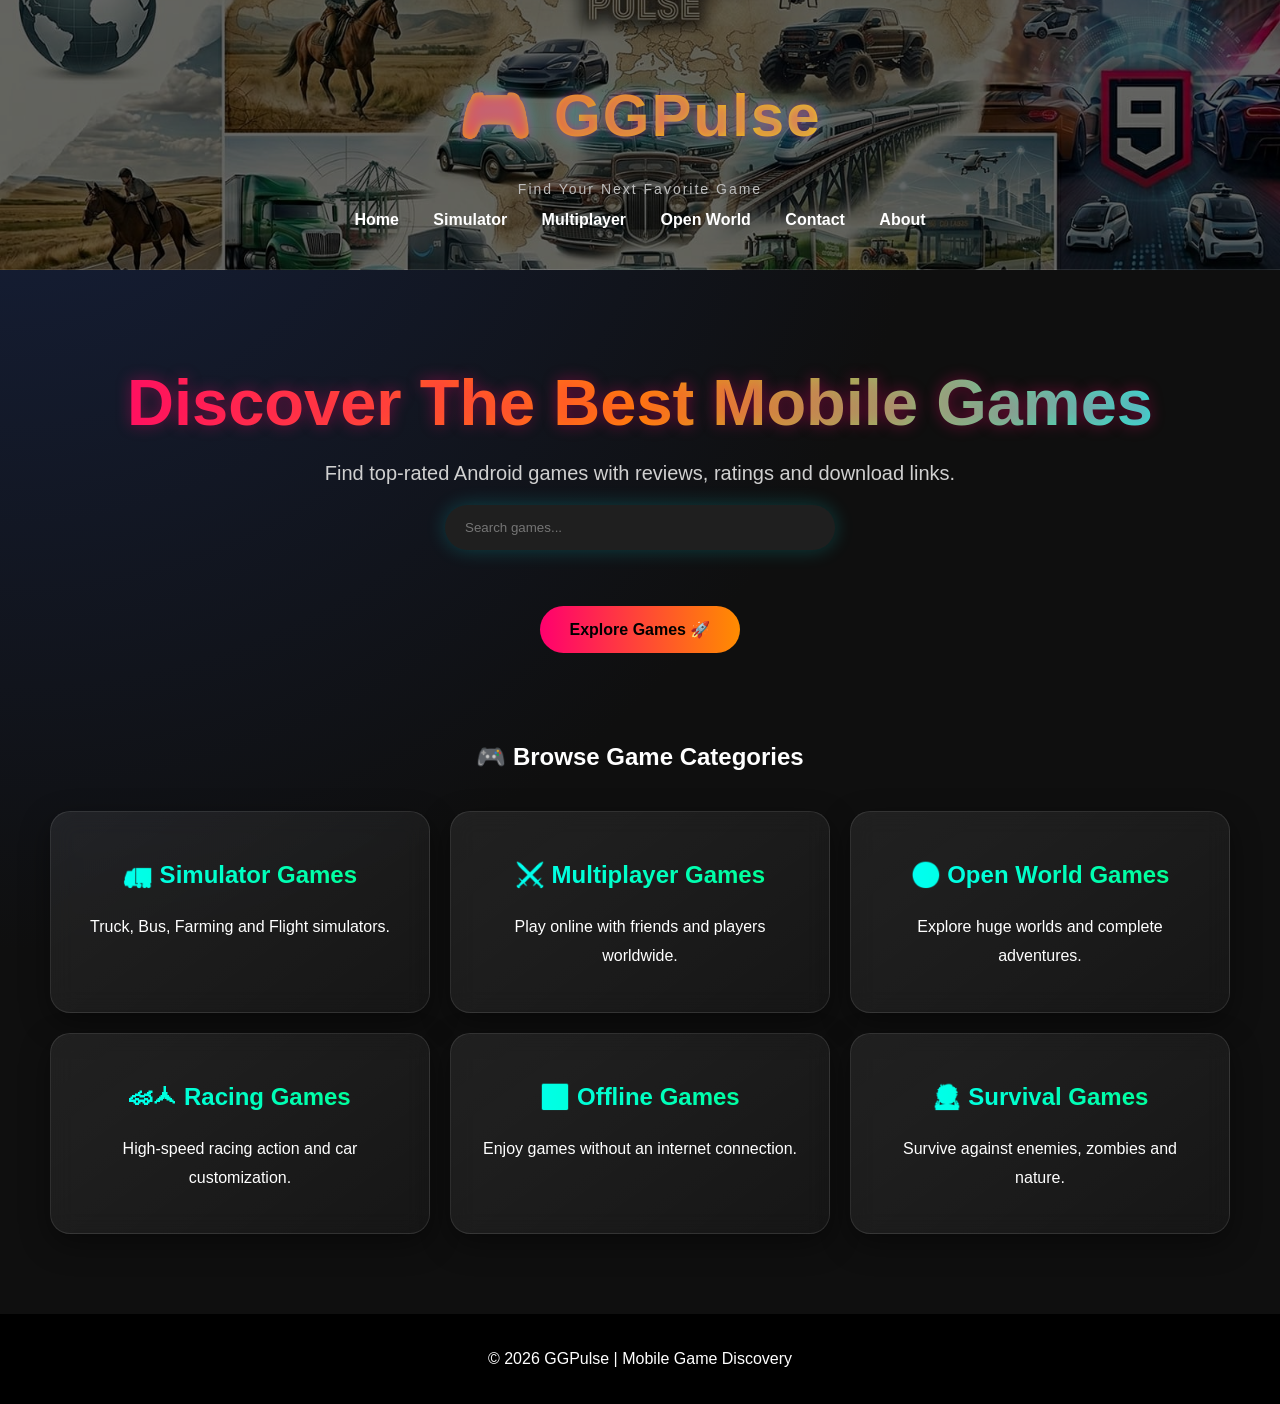
==== index.html @ e56bc757 "upload website" ====
<!DOCTYPE html>
<html>
<head>
    <title>GGPulse</title>
    <link rel="icon" type="image/png"
    href="images/favicon.png">
    <link rel="stylesheet" href="css/style.css">
</head>
<body>

<header>
    <div>
    <h1 class="logo">🎮 GGPulse</h1>
    <p class="tagline">Find Your Next Favorite Game</p>
</div>

    <nav>
        <a href="index.html">Home</a>
        <a href="simulator.html">Simulator</a>
        <a href="multiplayer.html">Multiplayer</a>
        <a href="openworld.html">Open World</a>
        <a href="contact.html">Contact</a>
        <a href="about.html">About</a>
    </nav>
</header>

<section class="hero-banner">
    <h2>Discover The Best Mobile Games</h2>
    <p>Find top-rated Android games with reviews, ratings and download links.</p>

    <input type="text"
           placeholder="Search games..."
           class="search-box"
           id="searchInput">
           <br><br>

<a href="#categories" class="explore-btn">
    Explore Games 🚀
</a>
</section>

<section class="featured"id="categories">

    <h2>🎮 Browse Game Categories </h2>

    <div class="cards">

        <div class="card">
            <h3><a href="simulator.html">🚛 Simulator Games</a></h3>
            <p>Truck, Bus, Farming and Flight simulators.</p>
        </div>

        <div class="card">
            <h3><a href="multiplayer.html">⚔️ Multiplayer Games</a></h3>
            <p>Play online with friends and players worldwide.</p>
        </div>

        <div class="card">
            <h3><a href="openworld.html">🌍 Open World Games</a></h3>
            <p>Explore huge worlds and complete adventures.</p>
        </div>

        <div class="card">
            <h3><a href="racing.html">🏎‍🟀 Racing Games</a></h3>
            <p>High-speed racing action and car customization.</p>
        </div>

        <div class="card">
            <h3><a href="offline.html">📴 Offline Games</a></h3>
            <p>Enjoy games without an internet connection.</p>
        </div>

        <div class="card">
            <h3><a href="survival.html">🧟 Survival Games</a></h3>
            <p>Survive against enemies, zombies and nature.</p>
        </div>

    </div>

</section>


<footer>
    <p>© 2026 GGPulse | Mobile Game Discovery</p>
</footer>
<script src="js/script.js"></script>
</body>
</html>
---- css/style.css ----
body{
    margin:0;
    font-family:Arial,sans-serif;
    color:white;
    background:
    radial-gradient(circle at top left,#16213e,#0f0f0f 50%),
    radial-gradient(circle at bottom right,#1b4332,#0f0f0f 50%);
    min-height:100vh;
}

/* Header */
header{
    background:
    linear-gradient(
        rgba(0,0,0,0.6),
        rgba(0,0,0,0.6)
    ),
    url("../images/banner.jpg");

    background-size:cover;
    background-position:center;
    padding:40px 20px;
    text-align:center;
    border-bottom:1px solid rgba(255,255,255,0.1);
}

/* Logo */
.logo{
    font-size:60px;
    font-weight:900;
    letter-spacing:2px;

    background:linear-gradient(
    90deg,
    #ff006e,
    #ff8c00,
    #ffd60a,
    #00ffff
    );

    -webkit-background-clip:text;
    -webkit-text-fill-color:transparent;

    text-shadow:
    0 0 10px rgba(255,0,110,0.5),
    0 0 20px rgba(0,255,255,0.5);

    animation:float 3s ease-in-out infinite;
}

/* Navigation */
nav a{
    color:white;
    text-decoration:none;
    margin:15px;
    font-weight:bold;
    transition:0.3s;
}

nav a:hover{
    color:#ff8c00;
    text-shadow:0 0 10px #ff8c00;
}

/* Hero Section */
.hero-banner{
    text-align:center;
    padding:40px 20px;
    max-width:1200px;
    margin:auto;
}

.hero-banner h2{
    font-size:65px;
    font-weight:900;
    line-height:1.2;
    margin-bottom:20px;

    background:linear-gradient(
    90deg,
    #ff006e,
    #ff8c00,
    #00ffff
    );

    -webkit-background-clip:text;
    -webkit-text-fill-color:transparent;

    text-shadow:
    0 0 15px rgba(255,0,110,0.4);
}

.hero-banner p{
    font-size:20px;
    color:#d0d0d0;
}

/* Search Box */
.search-box{
    width:350px;
    max-width:90%;
    padding:15px 20px;
    border:none;
    border-radius:50px;
    background:#1f1f1f;
    color:white;
    outline:none;
    box-shadow:0 0 20px rgba(0,255,255,0.2);
    transition:0.3s;

    display:block;
    margin:20px auto;
}

.search-box:focus{
    box-shadow:0 0 25px #00ffff;
}

/* Sections */
.featured{
    max-width:1300px;
    margin:auto;
    padding:30px;
    text-align:center;
}

.featured p{
    line-height:1.8;
}

/* Cards */
.cards{
    display:grid;
    grid-template-columns:repeat(3,1fr);
    gap:20px;
    padding:20px;
}

.card{
    background:linear-gradient(
        145deg,
        rgba(255,255,255,0.08),
        rgba(255,255,255,0.03)
    );

    backdrop-filter:blur(12px);
    border:1px solid rgba(255,255,255,0.1);

    padding:25px;
    width:auto;
    border-radius:20px;

    transition:all 0.4s ease;

    box-shadow:0 10px 30px rgba(0,0,0,0.4);

    cursor:pointer;
    overflow:hidden;
}

.card:hover{
    transform:translateY(-10px) scale(1.03);

    box-shadow:
        0 0 25px rgba(255,0,110,0.6),
        0 0 50px rgba(0,255,255,0.4);
}

.card h3{
    font-size:24px;

    background:linear-gradient(
    90deg,
    #00ffff,
    #00ff88
    );

    -webkit-background-clip:text;
    -webkit-text-fill-color:transparent;
}

.card a{
    color:#00ffff;
    text-decoration:none;
}

.card a:hover{
    text-decoration:underline;
}

/* Card Images */
.card img{
    width:100%;
    height:180px;
    object-fit:cover;
    border-radius:15px;
    margin-bottom:15px;
    transition:0.4s;
}

.card:hover img{
    transform:scale(1.05);
}

/* Buttons */
.read-btn,
.download-btn{
    background:linear-gradient(
    90deg,
    #ff006e,
    #ff8c00
    );

    color:white;
    border:none;
    padding:10px 15px;
    border-radius:10px;
    font-weight:bold;
    cursor:pointer;
    transition:0.3s;
}

.read-btn:hover,
.download-btn:hover{
    transform:scale(1.08);
}

/* Explore Button */
.explore-btn{
    display:inline-block;
    padding:14px 30px;
    background:linear-gradient(
    90deg,
    #ff006e,
    #ff8c00
    );

    color:black;
    font-weight:bold;
    text-decoration:none;
    border-radius:50px;
    transition:0.3s;
}

.explore-btn:hover{
    transform:scale(1.08);
}

/* Tagline */
.tagline{
    margin-top:-10px;
    color:#bdbdbd;
    font-size:14px;
    letter-spacing:2px;
}

/* Footer */
footer{
    background:#000;
    text-align:center;
    padding:20px;
    margin-top:30px;
}

/* Animation */
@keyframes float{
    0%{transform:translateY(0);}
    50%{transform:translateY(-8px);}
    100%{transform:translateY(0);}
}

/* Mobile */
@media (max-width:768px){

    nav{
        display:flex;
        flex-direction:column;
        gap:10px;
    }

    .search-box{
        width:80%;
    }

    .cards{
        grid-template-columns:1fr;
    }

    .card{
        width:auto;
    }

    .hero-banner h2{
        font-size:42px;
    }

    .logo{
        font-size:45px;
    }
}
.contact-section{
    text-align:center;
    max-width:800px;
    margin:auto;
    padding:40px 20px;
}
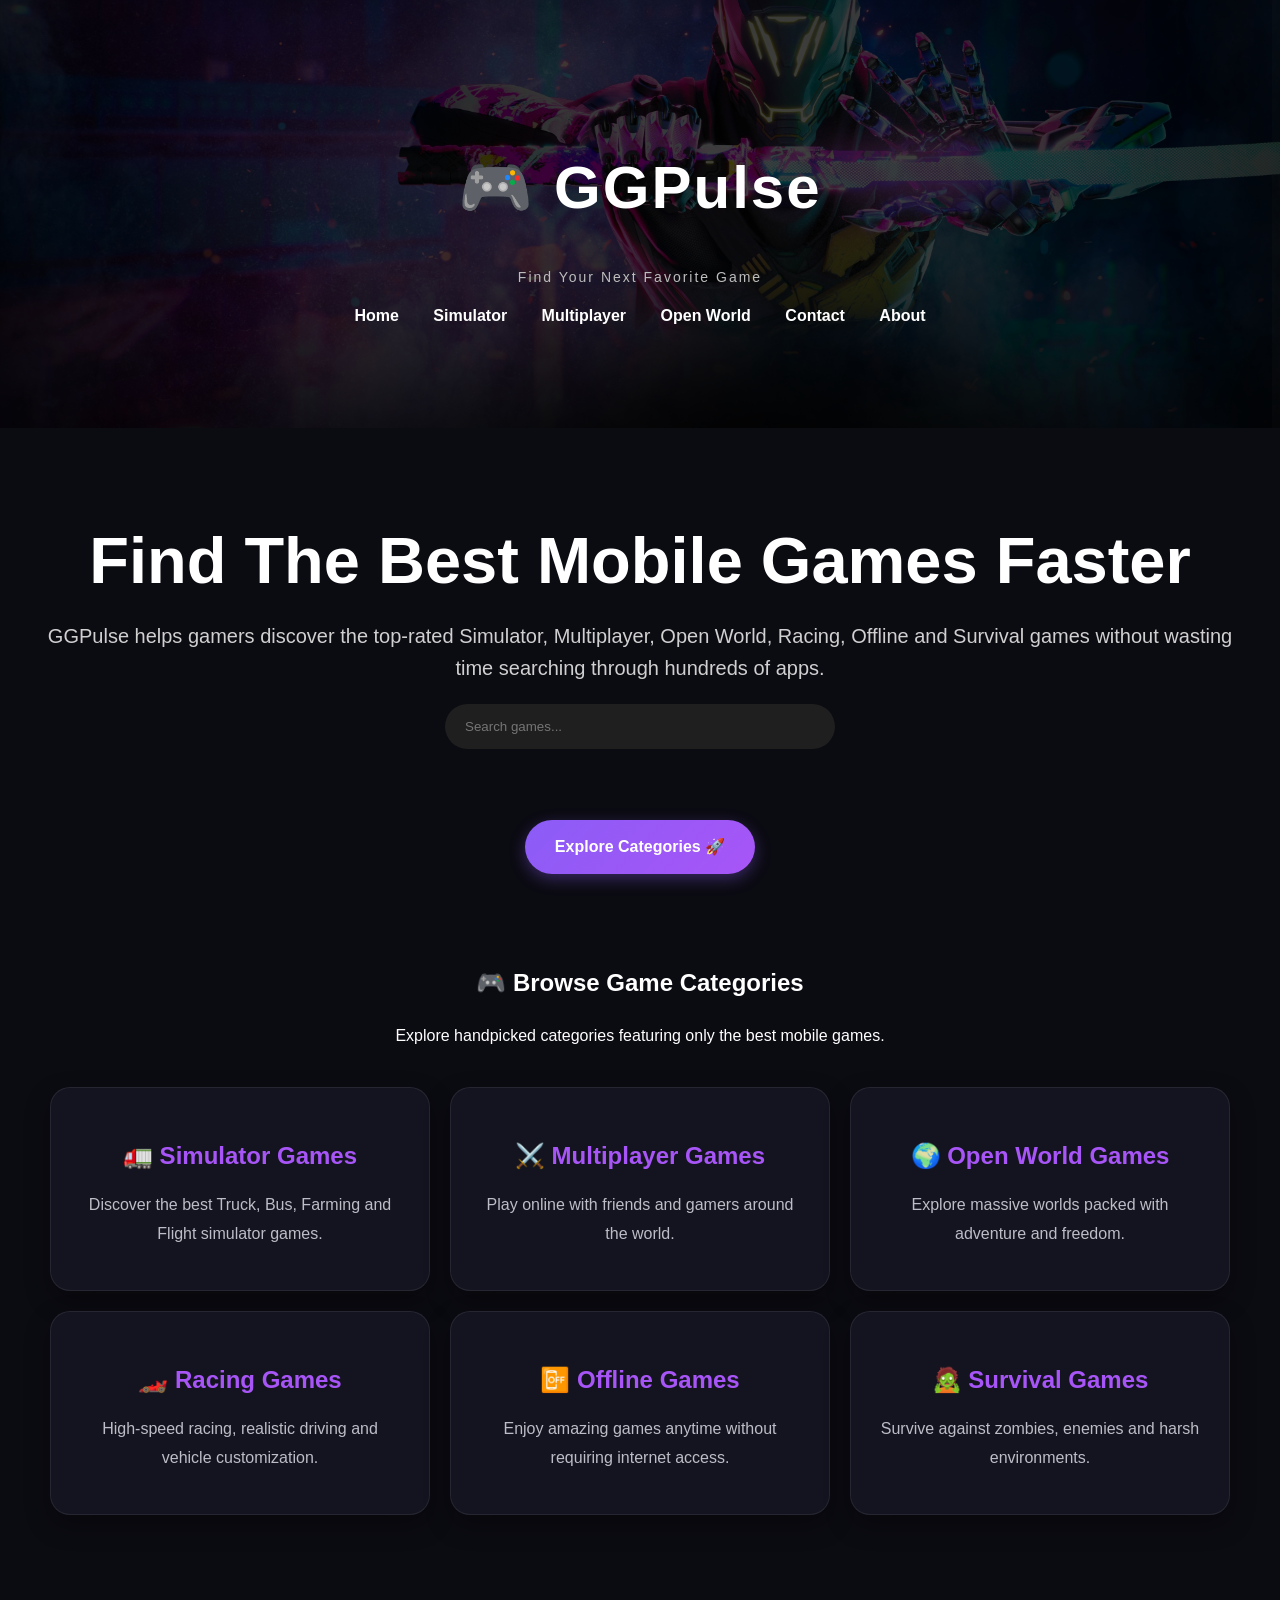
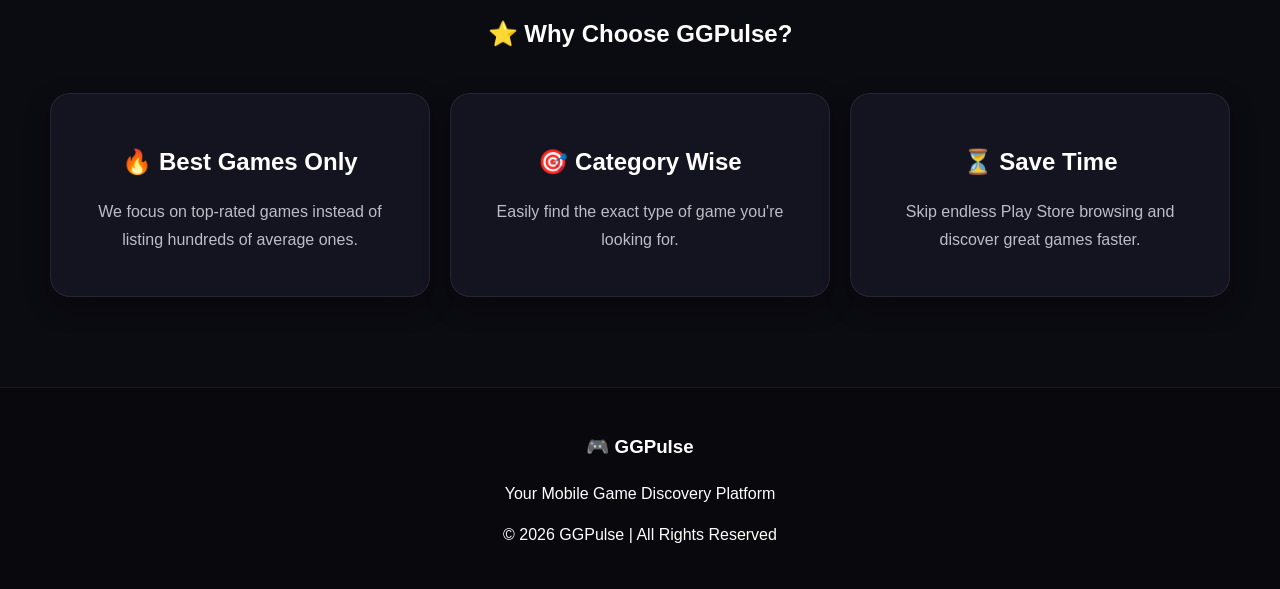
==== commit c1c5ffd7: "describe changes" ====
--- a/index.html
+++ b/index.html
@@ -1,18 +1,26 @@
 <!DOCTYPE html>
 <html>
 <head>
-    <title>GGPulse</title>
-    <link rel="icon" type="image/png"
-    href="images/favicon.png">
+    <meta charset="UTF-8">
+    <meta name="google-site-verification" content="6n55_hObLuISWmlCdFBHnaRIfezNGNiHnFcijkeArFs" />
+
+    <title>GGPulse - Find The Best Mobile Games</title>
+
+    <meta name="viewport" content="width=device-width, initial-scale=1.0">
+
+    <link rel="icon" type="image/png" href="images/favicon.png">
     <link rel="stylesheet" href="css/style.css">
 </head>
+
 <body>
 
 <header>
-    <div>
+
     <h1 class="logo">🎮 GGPulse</h1>
-    <p class="tagline">Find Your Next Favorite Game</p>
-</div>
+
+    <p class="tagline">
+        Find Your Next Favorite Game
+    </p>
 
     <nav>
         <a href="index.html">Home</a>
@@ -22,67 +30,178 @@
         <a href="contact.html">Contact</a>
         <a href="about.html">About</a>
     </nav>
+
 </header>
 
 <section class="hero-banner">
-    <h2>Discover The Best Mobile Games</h2>
-    <p>Find top-rated Android games with reviews, ratings and download links.</p>
-
-    <input type="text"
-           placeholder="Search games..."
-           class="search-box"
-           id="searchInput">
-           <br><br>
-
-<a href="#categories" class="explore-btn">
-    Explore Games 🚀
-</a>
+
+    <h2>
+        Find The Best Mobile Games Faster
+    </h2>
+
+    <p>
+        GGPulse helps gamers discover the top-rated
+        Simulator, Multiplayer, Open World, Racing,
+        Offline and Survival games without wasting
+        time searching through hundreds of apps.
+    </p>
+
+    <input
+        type="text"
+        placeholder="Search games..."
+        class="search-box"
+        id="searchInput">
+
+    <br><br>
+
+    <a href="#categories" class="explore-btn">
+        Explore Categories 🚀
+    </a>
+
 </section>
 
-<section class="featured"id="categories">
-
-    <h2>🎮 Browse Game Categories </h2>
+<section class="featured" id="categories">
+
+    <h2>🎮 Browse Game Categories</h2>
+
+    <p>
+        Explore handpicked categories featuring only
+        the best mobile games.
+    </p>
 
     <div class="cards">
 
         <div class="card">
-            <h3><a href="simulator.html">🚛 Simulator Games</a></h3>
-            <p>Truck, Bus, Farming and Flight simulators.</p>
-        </div>
-
-        <div class="card">
-            <h3><a href="multiplayer.html">⚔️ Multiplayer Games</a></h3>
-            <p>Play online with friends and players worldwide.</p>
-        </div>
-
-        <div class="card">
-            <h3><a href="openworld.html">🌍 Open World Games</a></h3>
-            <p>Explore huge worlds and complete adventures.</p>
-        </div>
-
-        <div class="card">
-            <h3><a href="racing.html">🏎‍🟀 Racing Games</a></h3>
-            <p>High-speed racing action and car customization.</p>
-        </div>
-
-        <div class="card">
-            <h3><a href="offline.html">📴 Offline Games</a></h3>
-            <p>Enjoy games without an internet connection.</p>
-        </div>
-
-        <div class="card">
-            <h3><a href="survival.html">🧟 Survival Games</a></h3>
-            <p>Survive against enemies, zombies and nature.</p>
+            <h3>
+                <a href="simulator.html">
+                    🚛 Simulator Games
+                </a>
+            </h3>
+
+            <p>
+                Discover the best Truck, Bus,
+                Farming and Flight simulator games.
+            </p>
+        </div>
+
+        <div class="card">
+            <h3>
+                <a href="multiplayer.html">
+                    ⚔️ Multiplayer Games
+                </a>
+            </h3>
+
+            <p>
+                Play online with friends and gamers
+                around the world.
+            </p>
+        </div>
+
+        <div class="card">
+            <h3>
+                <a href="openworld.html">
+                    🌍 Open World Games
+                </a>
+            </h3>
+
+            <p>
+                Explore massive worlds packed with
+                adventure and freedom.
+            </p>
+        </div>
+
+        <div class="card">
+            <h3>
+                <a href="racing.html">
+                    🏎️ Racing Games
+                </a>
+            </h3>
+
+            <p>
+                High-speed racing, realistic driving
+                and vehicle customization.
+            </p>
+        </div>
+
+        <div class="card">
+            <h3>
+                <a href="offline.html">
+                    📴 Offline Games
+                </a>
+            </h3>
+
+            <p>
+                Enjoy amazing games anytime without
+                requiring internet access.
+            </p>
+        </div>
+
+        <div class="card">
+            <h3>
+                <a href="survival.html">
+                    🧟 Survival Games
+                </a>
+            </h3>
+
+            <p>
+                Survive against zombies, enemies and
+                harsh environments.
+            </p>
         </div>
 
     </div>
 
 </section>
 
+<section class="featured">
+
+    <h2>⭐ Why Choose GGPulse?</h2>
+
+    <div class="cards">
+
+        <div class="card">
+            <h3>🔥 Best Games Only</h3>
+            <p>
+                We focus on top-rated games instead of
+                listing hundreds of average ones.
+            </p>
+        </div>
+
+        <div class="card">
+            <h3>🎯 Category Wise</h3>
+            <p>
+                Easily find the exact type of game
+                you're looking for.
+            </p>
+        </div>
+
+        <div class="card">
+            <h3>⏳ Save Time</h3>
+            <p>
+                Skip endless Play Store browsing and
+                discover great games faster.
+            </p>
+        </div>
+
+    </div>
+
+</section>
 
 <footer>
-    <p>© 2026 GGPulse | Mobile Game Discovery</p>
+
+    <h3>🎮 GGPulse</h3>
+
+    <p>
+        Your Mobile Game Discovery Platform
+    </p>
+
+    <p>
+        © 2026 GGPulse | All Rights Reserved
+    </p>
+
 </footer>
+
 <script src="js/script.js"></script>
+
 </body>
 </html>
--- a/css/style.css
+++ b/css/style.css
@@ -1,27 +1,25 @@
 body{
     margin:0;
-    font-family:Arial,sans-serif;
-    color:white;
-    background:
-    radial-gradient(circle at top left,#16213e,#0f0f0f 50%),
-    radial-gradient(circle at bottom right,#1b4332,#0f0f0f 50%);
+    font-family:'Segoe UI',sans-serif;
+    color:white;
+    background:#0b0b12;
     min-height:100vh;
+    line-height: 1.6;
 }
 
 /* Header */
 header{
     background:
     linear-gradient(
-        rgba(0,0,0,0.6),
-        rgba(0,0,0,0.6)
+        rgba(0,0,0,.75),
+        rgba(0,0,0,.75)
     ),
-    url("../images/banner.jpg");
+    url("../images/banner1.jpg");
 
     background-size:cover;
     background-position:center;
-    padding:40px 20px;
-    text-align:center;
-    border-bottom:1px solid rgba(255,255,255,0.1);
+    padding:100px 20px;
+    text-align:center;
 }
 
 /* Logo */
@@ -29,23 +27,9 @@
     font-size:60px;
     font-weight:900;
     letter-spacing:2px;
-
-    background:linear-gradient(
-    90deg,
-    #ff006e,
-    #ff8c00,
-    #ffd60a,
-    #00ffff
-    );
-
-    -webkit-background-clip:text;
-    -webkit-text-fill-color:transparent;
-
-    text-shadow:
-    0 0 10px rgba(255,0,110,0.5),
-    0 0 20px rgba(0,255,255,0.5);
-
-    animation:float 3s ease-in-out infinite;
+    color:#ffffff;
+    text-shadow:none;
+    animation:none;
 }
 
 /* Navigation */
@@ -58,8 +42,8 @@
 }
 
 nav a:hover{
-    color:#ff8c00;
-    text-shadow:0 0 10px #ff8c00;
+    color:#8b5cf6;
+    
 }
 
 /* Hero Section */
@@ -75,19 +59,8 @@
     font-weight:900;
     line-height:1.2;
     margin-bottom:20px;
-
-    background:linear-gradient(
-    90deg,
-    #ff006e,
-    #ff8c00,
-    #00ffff
-    );
-
-    -webkit-background-clip:text;
-    -webkit-text-fill-color:transparent;
-
-    text-shadow:
-    0 0 15px rgba(255,0,110,0.4);
+    color:white;
+    text-shadow:none;
 }
 
 .hero-banner p{
@@ -105,7 +78,7 @@
     background:#1f1f1f;
     color:white;
     outline:none;
-    box-shadow:0 0 20px rgba(0,255,255,0.2);
+    box-shadow:0 0 20px rgba(139,92,246,0,15);
     transition:0.3s;
 
     display:block;
@@ -113,7 +86,7 @@
 }
 
 .search-box:focus{
-    box-shadow:0 0 25px #00ffff;
+    box-shadow:0 0 25px rgba(139,92,246,.4);
 }
 
 /* Sections */
@@ -137,51 +110,42 @@
 }
 
 .card{
-    background:linear-gradient(
-        145deg,
-        rgba(255,255,255,0.08),
-        rgba(255,255,255,0.03)
-    );
-
-    backdrop-filter:blur(12px);
-    border:1px solid rgba(255,255,255,0.1);
+    background:#141420;
+
+    border:1px solid rgba(255,255,255,.08);
 
     padding:25px;
-    width:auto;
+
     border-radius:20px;
 
-    transition:all 0.4s ease;
-
-    box-shadow:0 10px 30px rgba(0,0,0,0.4);
-
-    cursor:pointer;
-    overflow:hidden;
+    transition:.3s;
+
+    box-shadow:
+    0 10px 25px rgba(0,0,0,.35);
 }
 
 .card:hover{
-    transform:translateY(-10px) scale(1.03);
-
-    box-shadow:
-        0 0 25px rgba(255,0,110,0.6),
-        0 0 50px rgba(0,255,255,0.4);
+    transform:translateY(-8px);
+
+    border-color:#8b5cf6;
+
+    box-shadow:
+    0 0 30px rgba(139,92,246,.25);
 }
 
 .card h3{
     font-size:24px;
-
-    background:linear-gradient(
-    90deg,
-    #00ffff,
-    #00ff88
-    );
-
-    -webkit-background-clip:text;
-    -webkit-text-fill-color:transparent;
+    color:#ffffff;
+    margin-bottom:10px;
 }
 
 .card a{
-    color:#00ffff;
-    text-decoration:none;
+    color:#a855f7;
+    text-decoration:none;
+}
+
+.card p{
+    color: #bdbdc7;
 }
 
 .card a:hover{
@@ -191,7 +155,7 @@
 /* Card Images */
 .card img{
     width:100%;
-    height:180px;
+    height:220px;
     object-fit:cover;
     border-radius:15px;
     margin-bottom:15px;
@@ -205,45 +169,59 @@
 /* Buttons */
 .read-btn,
 .download-btn{
-    background:linear-gradient(
-    90deg,
-    #ff006e,
-    #ff8c00
-    );
-
-    color:white;
-    border:none;
-    padding:10px 15px;
-    border-radius:10px;
-    font-weight:bold;
-    cursor:pointer;
-    transition:0.3s;
-}
-
-.read-btn:hover,
+    display:inline-block;
+
+    padding:12px 30px;
+
+    background:transparent;
+
+    border:2px solid #8b5cf6;
+
+    color:#8b5cf6;
+
+    border-radius:30px;
+
+    font-weight:700;
+
+    text-decoration:none;
+
+    transition:.3s;
+}
+
 .download-btn:hover{
-    transform:scale(1.08);
+    background:#8b5cf6;
+    color:white;
 }
 
 /* Explore Button */
 .explore-btn{
     display:inline-block;
     padding:14px 30px;
+
     background:linear-gradient(
-    90deg,
-    #ff006e,
-    #ff8c00
+    135deg,
+    #8b5cf6,
+    #a855f7
     );
 
-    color:black;
-    font-weight:bold;
-    text-decoration:none;
+    color:white;   /* change from black to white */
+
+    font-weight:700;
+    text-decoration:none;
+
     border-radius:50px;
-    transition:0.3s;
+
+    box-shadow:
+    0 5px 15px rgba(139,92,246,.35);
+
+    transition:.3s ease;
 }
 
 .explore-btn:hover{
-    transform:scale(1.08);
+    transform:translateY(-3px);
+
+    box-shadow:
+    0 10px 25px rgba(139,92,246,.5);
 }
 
 /* Tagline */
@@ -256,10 +234,11 @@
 
 /* Footer */
 footer{
-    background:#000;
-    text-align:center;
-    padding:20px;
-    margin-top:30px;
+    background:#08080d;
+    text-align:center;
+    padding:25px;
+    margin-top:40px;
+    border-top:1px solid rgba(255,255,255,.08);
 }
 
 /* Animation */
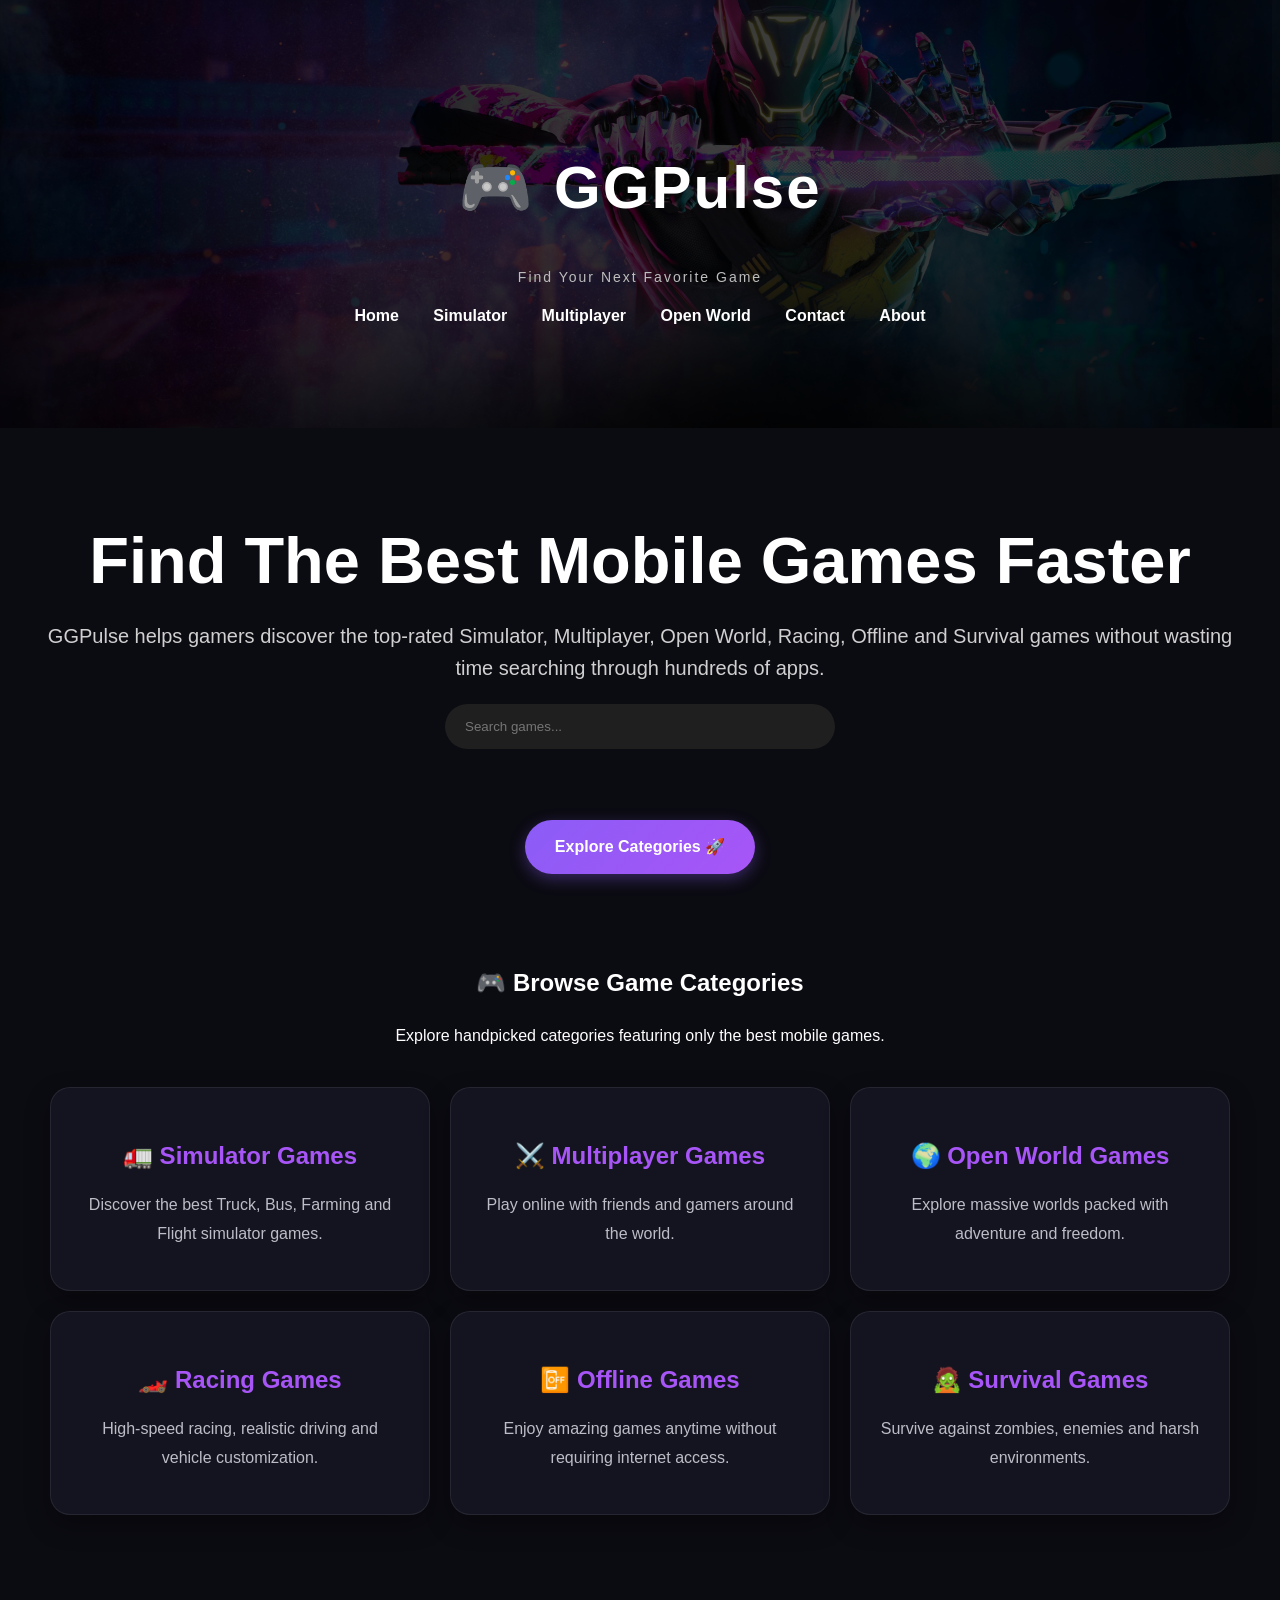
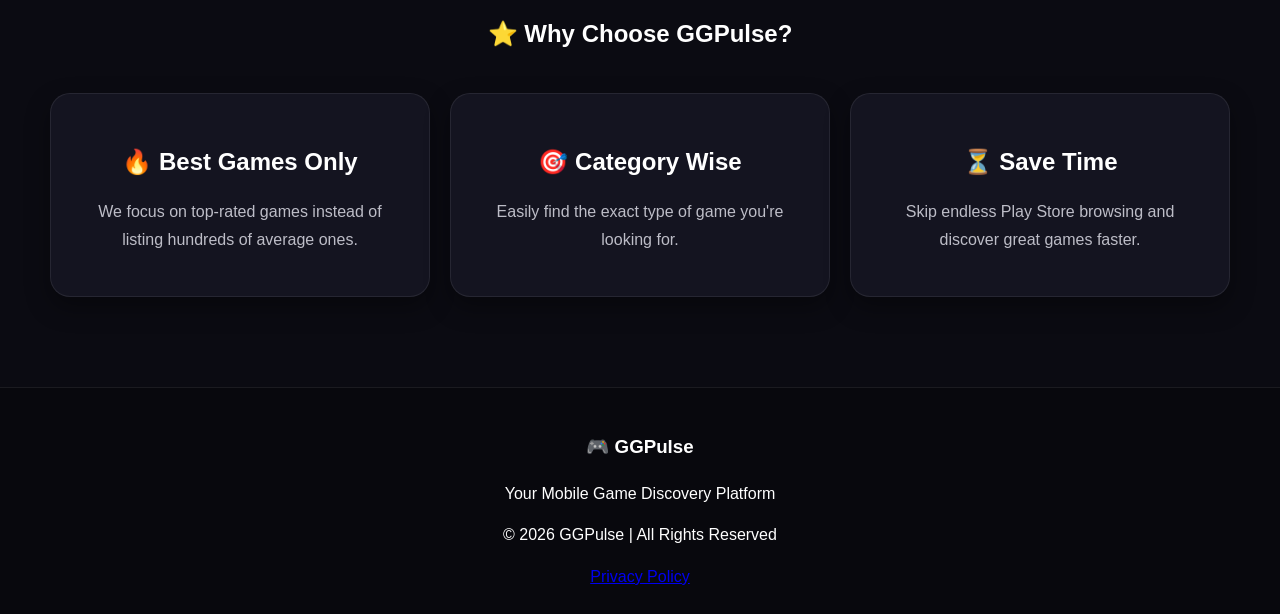
==== commit a84b2b58: "Added SEO titles descripitions and privacy policy" ====
--- a/index.html
+++ b/index.html
@@ -199,9 +199,11 @@
         © 2026 GGPulse | All Rights Reserved
     </p>
 
+    <a href="privacy.html">Privacy Policy</a>
+
 </footer>
 
 <script src="js/script.js"></script>
 
 </body>
-</html>+</html>
--- a/css/style.css
+++ b/css/style.css
@@ -282,4 +282,4 @@
     max-width:800px;
     margin:auto;
     padding:40px 20px;
-}+}
